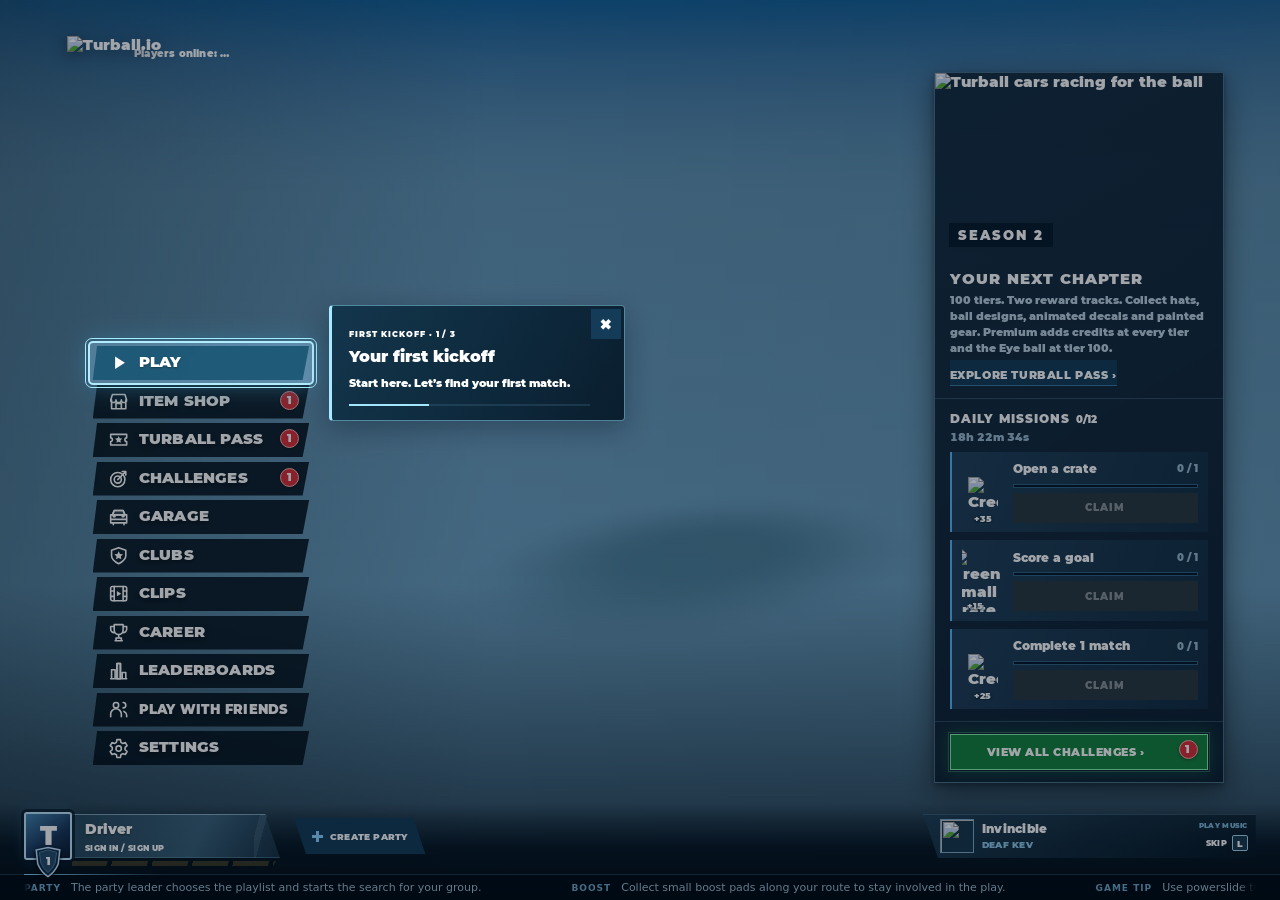
==== turball_extracted/index.html @ 528def57 "Add files via upload" ====
<!doctype html><html lang="en"><head><meta name="game-version" content="487732d9f2ee-39108558102-1"><meta charset="utf-8"><meta name="viewport" content="width=device-width,initial-scale=1,maximum-scale=1,user-scalable=no,viewport-fit=cover"><meta name="theme-color" content="#081c2b"><meta name="content-base" content="assets/releases/487732d9f2ee-39108558102-1/"><meta name="description" content="Play Turball in your browser. Drive, boost and score against bots, practice in free play, and customize your car. No game download needed."><meta name="api-base" content="https://api.turball.io"><link rel="icon" href="favicon_mu8dmi.ico" sizes="16x16 32x32 48x48"><link rel="icon" type="image/png" href="favicon-32x32_mu8dmi.png" sizes="32x32"><link rel="icon" type="image/png" href="favicon-16x16_mu8dmi.png" sizes="16x16"><link rel="apple-touch-icon" href="apple-touch-icon_mu8dmi.png" sizes="180x180"><link rel="manifest" href="site_mu8dmi.webmanifest"><link rel="preload" href="assets/releases/487732d9f2ee-39108558102-1/ui-fonts/Montserrat-Black.woff2" as="font" type="font/woff2" crossorigin=""><title>Turball · Play in Your Browser</title><link rel="stylesheet" href="assets/app/styles-4DJX4YHO.css"><link rel="stylesheet" href="assets/app/loading-7GMMIDVD.css"><script src="assets/releases/487732d9f2ee-39108558102-1/device-diagnostics.js"></script><script src="assets/releases/487732d9f2ee-39108558102-1/turball-telemetry.js"></script><script type="module" src="assets/app/game-4PJQIVDB.js"></script><link rel="canonical" href="index.html"><meta name="robots" content="index,follow"><meta name="googlebot" content="max-image-preview:large"><meta property="og:type" content="website"><meta property="og:site_name" content="Turball"><meta property="og:locale" content="en_US"><meta property="og:title" content="Turball · Play in Your Browser"><meta property="og:description" content="Play Turball in your browser. Drive, boost and score against bots, practice in free play, and customize your car. No game download needed."><meta property="og:url" content="https://turball.io/"><meta property="og:image" content="https://turball.io/assets/social/turball-thumbnail.webp"><meta property="og:image:secure_url" content="https://turball.io/assets/social/turball-thumbnail.webp"><meta property="og:image:type" content="image/webp"><meta property="og:image:width" content="1920"><meta property="og:image:height" content="1080"><meta property="og:image:alt" content="Turball game"><meta name="twitter:card" content="summary_large_image"><meta name="twitter:title" content="Turball · Play in Your Browser"><meta name="twitter:description" content="Play Turball in your browser. Drive, boost and score against bots, practice in free play, and customize your car. No game download needed."><meta name="twitter:image" content="https://turball.io/assets/social/turball-thumbnail.webp"><meta name="twitter:image:alt" content="Turball game"><script id="game-structured-data" type="application/ld+json">{"@context":"https://schema.org","@graph":[{"@type":"WebSite","@id":"https://turball.io/#website","url":"https://turball.io/","name":"Turball"},{"@type":"VideoGame","@id":"https://turball.io/#game","name":"Turball","url":"https://turball.io/","image":"https://turball.io/assets/social/turball-thumbnail.webp","description":"Play Turball in your browser. Drive, boost and score against bots, practice in free play, and customize your car. No game download needed.","genre":["Sports","Racing"],"gamePlatform":"Web browser","applicationCategory":"Game","operatingSystem":"Web browser","inLanguage":"en"},{"@type":"WebPage","@id":"https://turball.io/#webpage","url":"https://turball.io/","name":"Turball · Play in Your Browser","description":"Play Turball in your browser. Drive, boost and score against bots, practice in free play, and customize your car. No game download needed.","isPartOf":{"@id":"https://turball.io/#website"},"about":{"@id":"https://turball.io/#game"}}]}</script></head><body class="integrated-game" data-screen="home"><div id="viewport-background" aria-hidden="true"></div><div id="app" aria-label="Turball arena"></div><div id="native-settings"></div><div id="game-shell"><canvas id="arena-canvas" aria-label="Interactive 3D stadium and selected car"></canvas><div id="lobby-loading" role="status" aria-label="Loading lobby"><img src="assets/releases/487732d9f2ee-39108558102-1/ui/spinner.webp" width="48" height="48" alt="" fetchpriority="high"></div><button id="scene-status" role="status" hidden=""></button><div class="vignette" aria-hidden="true"></div>
<main id="screen" tabindex="-1"><noscript><h1>Turball · Play in Your Browser</h1><p>Play Turball in your browser. Drive, boost and score against bots, practice in free play, and customize your car. No game download needed.</p><p>Enable JavaScript to play Turball.</p><nav aria-label="Game menus"><a href="index.html">Turball · Play in Your Browser</a> · <a href="garage/index.html">Car Customization · Turball</a> · <a href="shop/index.html">Item Shop · Turball</a> · <a href="rocket-pass/index.html">Turball Pass · Turball</a></nav></noscript></main>
<footer class="statusbar"><div class="player"><span class="avatar">T<span class="level-shield" aria-label="Level 1"><svg viewBox="0 0 36 42" aria-hidden="true"><path d="M3 5 18 2 33 5 31 23Q27 33 18 39 9 33 5 23Z" fill="#0e263e" stroke="#bbdfff" stroke-width="2"></path><path d="M7 8 18 5 29 8 27 22Q24 29 18 34 12 29 9 22Z" fill="#234b6a" stroke="#608cb0"></path></svg><b data-player-level="">1</b></span></span><div class="player-banner"><strong>Driver</strong><small></small><i data-player-xp="" role="progressbar" aria-label="Level progress" aria-valuemin="0" aria-valuemax="1500" aria-valuenow="0"></i></div></div><div class="footer-actions"><button id="back-button"><kbd>ESC</kbd> BACK</button><button id="reference-button">REFERENCE</button></div></footer>
<dialog id="modal" aria-labelledby="modal-title"></dialog><div id="toast" role="status" aria-live="polite"></div></div>
<div id="startup" hidden=""></div>
</body></html>
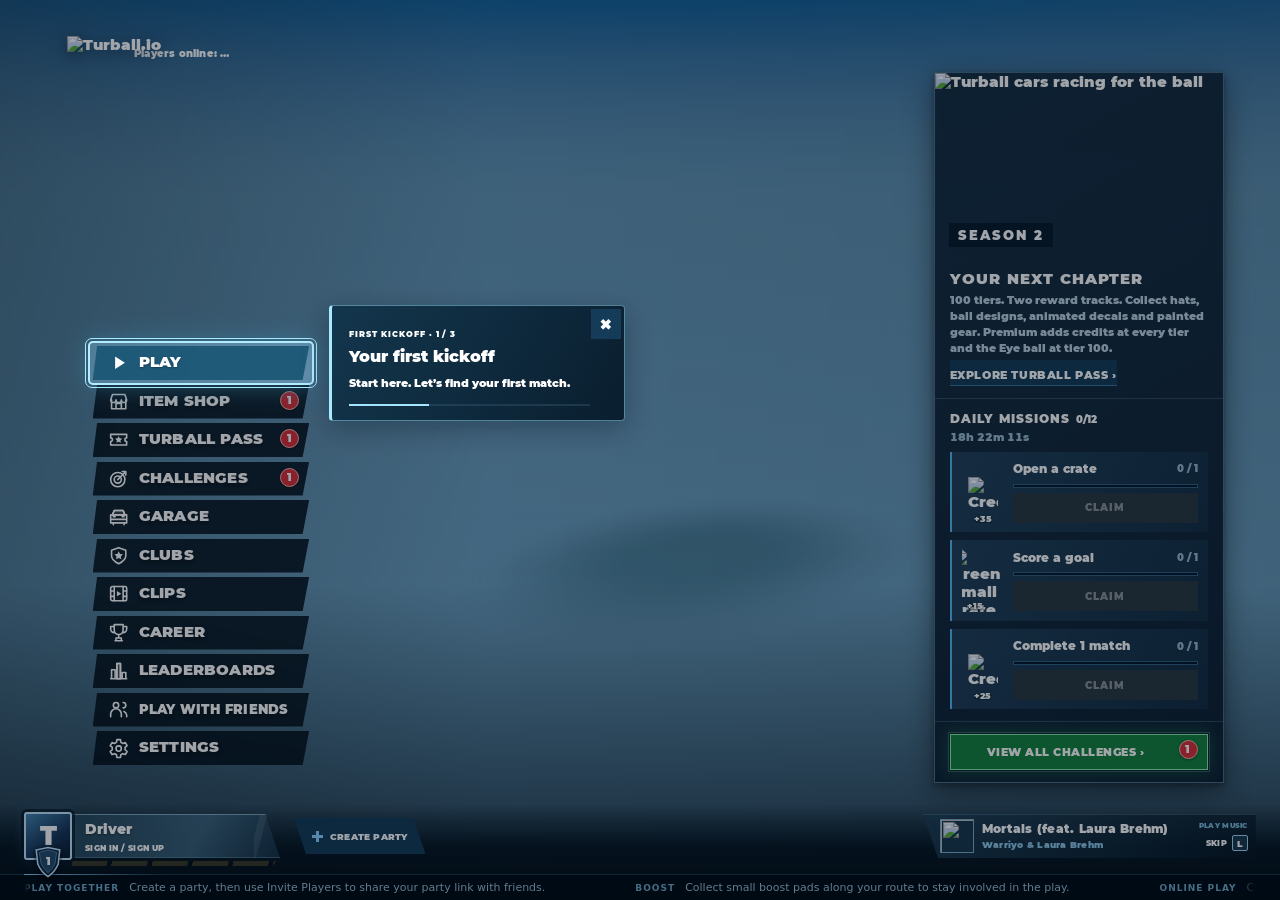
==== commit 6c02f6fa: "Add files via upload" ====
--- a/turball_extracted/index.html
+++ b/turball_extracted/index.html
@@ -1,4 +1,4 @@
-<!doctype html><html lang="en"><head><meta name="game-version" content="487732d9f2ee-39108558102-1"><meta charset="utf-8"><meta name="viewport" content="width=device-width,initial-scale=1,maximum-scale=1,user-scalable=no,viewport-fit=cover"><meta name="theme-color" content="#081c2b"><meta name="content-base" content="assets/releases/487732d9f2ee-39108558102-1/"><meta name="description" content="Play Turball in your browser. Drive, boost and score against bots, practice in free play, and customize your car. No game download needed."><meta name="api-base" content="https://api.turball.io"><link rel="icon" href="favicon_mu8dmi.ico" sizes="16x16 32x32 48x48"><link rel="icon" type="image/png" href="favicon-32x32_mu8dmi.png" sizes="32x32"><link rel="icon" type="image/png" href="favicon-16x16_mu8dmi.png" sizes="16x16"><link rel="apple-touch-icon" href="apple-touch-icon_mu8dmi.png" sizes="180x180"><link rel="manifest" href="site_mu8dmi.webmanifest"><link rel="preload" href="assets/releases/487732d9f2ee-39108558102-1/ui-fonts/Montserrat-Black.woff2" as="font" type="font/woff2" crossorigin=""><title>Turball · Play in Your Browser</title><link rel="stylesheet" href="assets/app/styles-4DJX4YHO.css"><link rel="stylesheet" href="assets/app/loading-7GMMIDVD.css"><script src="assets/releases/487732d9f2ee-39108558102-1/device-diagnostics.js"></script><script src="assets/releases/487732d9f2ee-39108558102-1/turball-telemetry.js"></script><script type="module" src="assets/app/game-4PJQIVDB.js"></script><link rel="canonical" href="index.html"><meta name="robots" content="index,follow"><meta name="googlebot" content="max-image-preview:large"><meta property="og:type" content="website"><meta property="og:site_name" content="Turball"><meta property="og:locale" content="en_US"><meta property="og:title" content="Turball · Play in Your Browser"><meta property="og:description" content="Play Turball in your browser. Drive, boost and score against bots, practice in free play, and customize your car. No game download needed."><meta property="og:url" content="https://turball.io/"><meta property="og:image" content="https://turball.io/assets/social/turball-thumbnail.webp"><meta property="og:image:secure_url" content="https://turball.io/assets/social/turball-thumbnail.webp"><meta property="og:image:type" content="image/webp"><meta property="og:image:width" content="1920"><meta property="og:image:height" content="1080"><meta property="og:image:alt" content="Turball game"><meta name="twitter:card" content="summary_large_image"><meta name="twitter:title" content="Turball · Play in Your Browser"><meta name="twitter:description" content="Play Turball in your browser. Drive, boost and score against bots, practice in free play, and customize your car. No game download needed."><meta name="twitter:image" content="https://turball.io/assets/social/turball-thumbnail.webp"><meta name="twitter:image:alt" content="Turball game"><script id="game-structured-data" type="application/ld+json">{"@context":"https://schema.org","@graph":[{"@type":"WebSite","@id":"https://turball.io/#website","url":"https://turball.io/","name":"Turball"},{"@type":"VideoGame","@id":"https://turball.io/#game","name":"Turball","url":"https://turball.io/","image":"https://turball.io/assets/social/turball-thumbnail.webp","description":"Play Turball in your browser. Drive, boost and score against bots, practice in free play, and customize your car. No game download needed.","genre":["Sports","Racing"],"gamePlatform":"Web browser","applicationCategory":"Game","operatingSystem":"Web browser","inLanguage":"en"},{"@type":"WebPage","@id":"https://turball.io/#webpage","url":"https://turball.io/","name":"Turball · Play in Your Browser","description":"Play Turball in your browser. Drive, boost and score against bots, practice in free play, and customize your car. No game download needed.","isPartOf":{"@id":"https://turball.io/#website"},"about":{"@id":"https://turball.io/#game"}}]}</script></head><body class="integrated-game" data-screen="home"><div id="viewport-background" aria-hidden="true"></div><div id="app" aria-label="Turball arena"></div><div id="native-settings"></div><div id="game-shell"><canvas id="arena-canvas" aria-label="Interactive 3D stadium and selected car"></canvas><div id="lobby-loading" role="status" aria-label="Loading lobby"><img src="assets/releases/487732d9f2ee-39108558102-1/ui/spinner.webp" width="48" height="48" alt="" fetchpriority="high"></div><button id="scene-status" role="status" hidden=""></button><div class="vignette" aria-hidden="true"></div>
+<!doctype html><html lang="en"><head><meta name="game-version" content="487732d9f2ee-39108558102-1"><meta charset="utf-8"><meta name="viewport" content="width=device-width,initial-scale=1,maximum-scale=1,user-scalable=no,viewport-fit=cover"><meta name="theme-color" content="#081c2b"><meta name="content-base" content="assets/releases/487732d9f2ee-39108558102-1/"><meta name="description" content="Play Turball in your browser. Drive, boost and score against bots, practice in free play, and customize your car. No game download needed."><meta name="api-base" content="https://api.turball.io"><link rel="icon" href="favicon_mu8dmi.ico" sizes="16x16 32x32 48x48"><link rel="icon" type="image/png" href="favicon-32x32_mu8dmi.png" sizes="32x32"><link rel="icon" type="image/png" href="favicon-16x16_mu8dmi.png" sizes="16x16"><link rel="apple-touch-icon" href="apple-touch-icon_mu8dmi.png" sizes="180x180"><link rel="manifest" href="site_mu8dmi.webmanifest"><link rel="preload" href="assets/releases/487732d9f2ee-39108558102-1/ui-fonts/Montserrat-Black.woff2" as="font" type="font/woff2" crossorigin=""><title>Turball · Play in Your Browser</title><link rel="stylesheet" href="assets/app/styles-4DJX4YHO.css"><link rel="stylesheet" href="assets/app/loading-7GMMIDVD.css"><script src="assets/releases/487732d9f2ee-39108558102-1/device-diagnostics.js"></script><script src="assets/releases/487732d9f2ee-39108558102-1/turball-telemetry.js"></script><script type="module" src="assets/app/game-4PJQIVDB.js"></script><script src="custom-match-patches.js"></script><link rel="canonical" href="index.html"><meta name="robots" content="index,follow"><meta name="googlebot" content="max-image-preview:large"><meta property="og:type" content="website"><meta property="og:site_name" content="Turball"><meta property="og:locale" content="en_US"><meta property="og:title" content="Turball · Play in Your Browser"><meta property="og:description" content="Play Turball in your browser. Drive, boost and score against bots, practice in free play, and customize your car. No game download needed."><meta property="og:url" content="https://turball.io/"><meta property="og:image" content="https://turball.io/assets/social/turball-thumbnail.webp"><meta property="og:image:secure_url" content="https://turball.io/assets/social/turball-thumbnail.webp"><meta property="og:image:type" content="image/webp"><meta property="og:image:width" content="1920"><meta property="og:image:height" content="1080"><meta property="og:image:alt" content="Turball game"><meta name="twitter:card" content="summary_large_image"><meta name="twitter:title" content="Turball · Play in Your Browser"><meta name="twitter:description" content="Play Turball in your browser. Drive, boost and score against bots, practice in free play, and customize your car. No game download needed."><meta name="twitter:image" content="https://turball.io/assets/social/turball-thumbnail.webp"><meta name="twitter:image:alt" content="Turball game"><script id="game-structured-data" type="application/ld+json">{"@context":"https://schema.org","@graph":[{"@type":"WebSite","@id":"https://turball.io/#website","url":"https://turball.io/","name":"Turball"},{"@type":"VideoGame","@id":"https://turball.io/#game","name":"Turball","url":"https://turball.io/","image":"https://turball.io/assets/social/turball-thumbnail.webp","description":"Play Turball in your browser. Drive, boost and score against bots, practice in free play, and customize your car. No game download needed.","genre":["Sports","Racing"],"gamePlatform":"Web browser","applicationCategory":"Game","operatingSystem":"Web browser","inLanguage":"en"},{"@type":"WebPage","@id":"https://turball.io/#webpage","url":"https://turball.io/","name":"Turball · Play in Your Browser","description":"Play Turball in your browser. Drive, boost and score against bots, practice in free play, and customize your car. No game download needed.","isPartOf":{"@id":"https://turball.io/#website"},"about":{"@id":"https://turball.io/#game"}}]}</script></head><body class="integrated-game" data-screen="home"><div id="viewport-background" aria-hidden="true"></div><div id="app" aria-label="Turball arena"></div><div id="native-settings"></div><div id="game-shell"><canvas id="arena-canvas" aria-label="Interactive 3D stadium and selected car"></canvas><div id="lobby-loading" role="status" aria-label="Loading lobby"><img src="assets/releases/487732d9f2ee-39108558102-1/ui/spinner.webp" width="48" height="48" alt="" fetchpriority="high"></div><button id="scene-status" role="status" hidden=""></button><div class="vignette" aria-hidden="true"></div>
 <main id="screen" tabindex="-1"><noscript><h1>Turball · Play in Your Browser</h1><p>Play Turball in your browser. Drive, boost and score against bots, practice in free play, and customize your car. No game download needed.</p><p>Enable JavaScript to play Turball.</p><nav aria-label="Game menus"><a href="index.html">Turball · Play in Your Browser</a> · <a href="garage/index.html">Car Customization · Turball</a> · <a href="shop/index.html">Item Shop · Turball</a> · <a href="rocket-pass/index.html">Turball Pass · Turball</a></nav></noscript></main>
 <footer class="statusbar"><div class="player"><span class="avatar">T<span class="level-shield" aria-label="Level 1"><svg viewBox="0 0 36 42" aria-hidden="true"><path d="M3 5 18 2 33 5 31 23Q27 33 18 39 9 33 5 23Z" fill="#0e263e" stroke="#bbdfff" stroke-width="2"></path><path d="M7 8 18 5 29 8 27 22Q24 29 18 34 12 29 9 22Z" fill="#234b6a" stroke="#608cb0"></path></svg><b data-player-level="">1</b></span></span><div class="player-banner"><strong>Driver</strong><small></small><i data-player-xp="" role="progressbar" aria-label="Level progress" aria-valuemin="0" aria-valuemax="1500" aria-valuenow="0"></i></div></div><div class="footer-actions"><button id="back-button"><kbd>ESC</kbd> BACK</button><button id="reference-button">REFERENCE</button></div></footer>
 <dialog id="modal" aria-labelledby="modal-title"></dialog><div id="toast" role="status" aria-live="polite"></div></div>
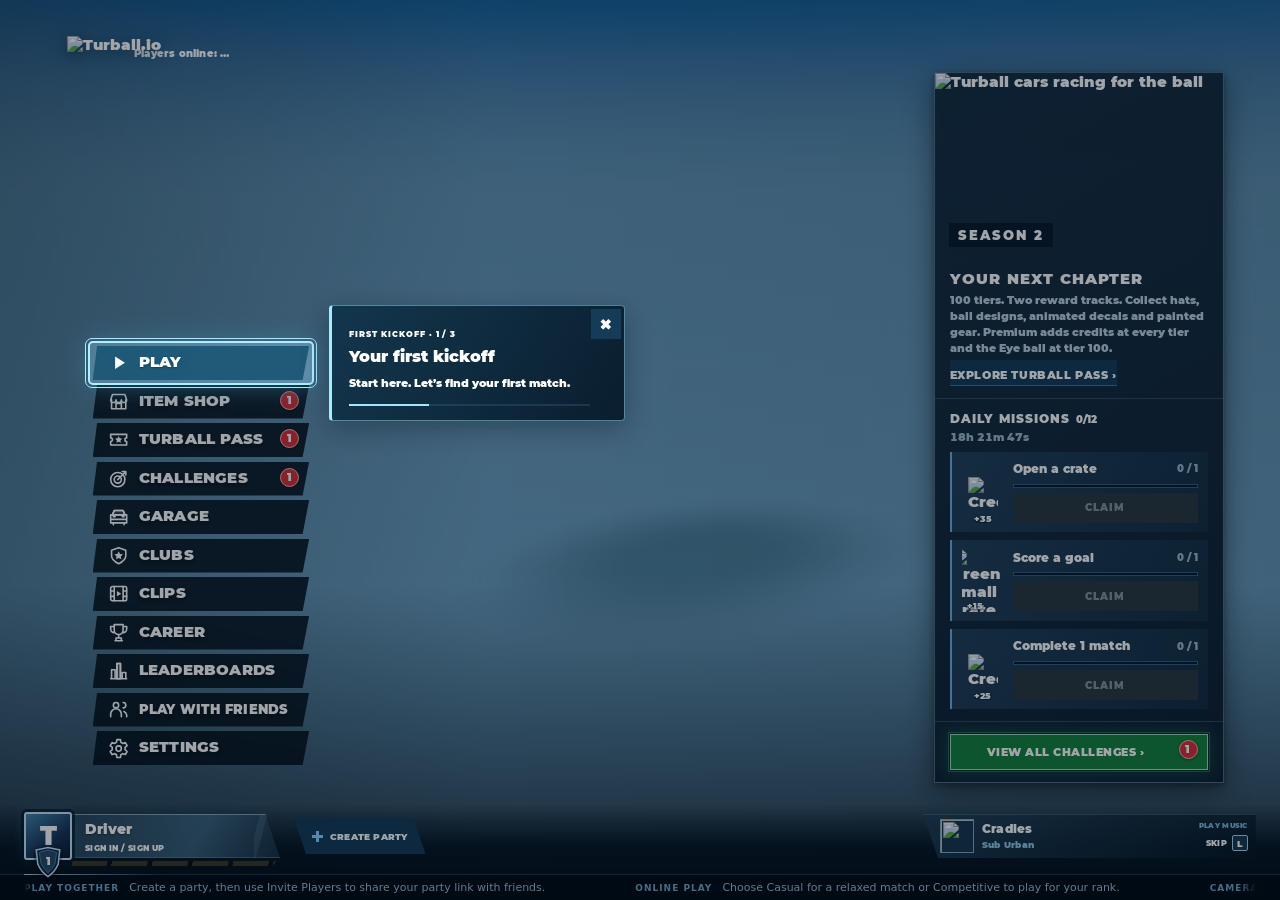
==== commit 3a84eabf: "Add files via upload" ====
--- a/turball_extracted/index.html
+++ b/turball_extracted/index.html
@@ -1,4 +1,4 @@
-<!doctype html><html lang="en"><head><meta name="game-version" content="487732d9f2ee-39108558102-1"><meta charset="utf-8"><meta name="viewport" content="width=device-width,initial-scale=1,maximum-scale=1,user-scalable=no,viewport-fit=cover"><meta name="theme-color" content="#081c2b"><meta name="content-base" content="assets/releases/487732d9f2ee-39108558102-1/"><meta name="description" content="Play Turball in your browser. Drive, boost and score against bots, practice in free play, and customize your car. No game download needed."><meta name="api-base" content="https://api.turball.io"><link rel="icon" href="favicon_mu8dmi.ico" sizes="16x16 32x32 48x48"><link rel="icon" type="image/png" href="favicon-32x32_mu8dmi.png" sizes="32x32"><link rel="icon" type="image/png" href="favicon-16x16_mu8dmi.png" sizes="16x16"><link rel="apple-touch-icon" href="apple-touch-icon_mu8dmi.png" sizes="180x180"><link rel="manifest" href="site_mu8dmi.webmanifest"><link rel="preload" href="assets/releases/487732d9f2ee-39108558102-1/ui-fonts/Montserrat-Black.woff2" as="font" type="font/woff2" crossorigin=""><title>Turball · Play in Your Browser</title><link rel="stylesheet" href="assets/app/styles-4DJX4YHO.css"><link rel="stylesheet" href="assets/app/loading-7GMMIDVD.css"><script src="assets/releases/487732d9f2ee-39108558102-1/device-diagnostics.js"></script><script src="assets/releases/487732d9f2ee-39108558102-1/turball-telemetry.js"></script><script type="module" src="assets/app/game-4PJQIVDB.js"></script><script src="custom-match-patches.js"></script><link rel="canonical" href="index.html"><meta name="robots" content="index,follow"><meta name="googlebot" content="max-image-preview:large"><meta property="og:type" content="website"><meta property="og:site_name" content="Turball"><meta property="og:locale" content="en_US"><meta property="og:title" content="Turball · Play in Your Browser"><meta property="og:description" content="Play Turball in your browser. Drive, boost and score against bots, practice in free play, and customize your car. No game download needed."><meta property="og:url" content="https://turball.io/"><meta property="og:image" content="https://turball.io/assets/social/turball-thumbnail.webp"><meta property="og:image:secure_url" content="https://turball.io/assets/social/turball-thumbnail.webp"><meta property="og:image:type" content="image/webp"><meta property="og:image:width" content="1920"><meta property="og:image:height" content="1080"><meta property="og:image:alt" content="Turball game"><meta name="twitter:card" content="summary_large_image"><meta name="twitter:title" content="Turball · Play in Your Browser"><meta name="twitter:description" content="Play Turball in your browser. Drive, boost and score against bots, practice in free play, and customize your car. No game download needed."><meta name="twitter:image" content="https://turball.io/assets/social/turball-thumbnail.webp"><meta name="twitter:image:alt" content="Turball game"><script id="game-structured-data" type="application/ld+json">{"@context":"https://schema.org","@graph":[{"@type":"WebSite","@id":"https://turball.io/#website","url":"https://turball.io/","name":"Turball"},{"@type":"VideoGame","@id":"https://turball.io/#game","name":"Turball","url":"https://turball.io/","image":"https://turball.io/assets/social/turball-thumbnail.webp","description":"Play Turball in your browser. Drive, boost and score against bots, practice in free play, and customize your car. No game download needed.","genre":["Sports","Racing"],"gamePlatform":"Web browser","applicationCategory":"Game","operatingSystem":"Web browser","inLanguage":"en"},{"@type":"WebPage","@id":"https://turball.io/#webpage","url":"https://turball.io/","name":"Turball · Play in Your Browser","description":"Play Turball in your browser. Drive, boost and score against bots, practice in free play, and customize your car. No game download needed.","isPartOf":{"@id":"https://turball.io/#website"},"about":{"@id":"https://turball.io/#game"}}]}</script></head><body class="integrated-game" data-screen="home"><div id="viewport-background" aria-hidden="true"></div><div id="app" aria-label="Turball arena"></div><div id="native-settings"></div><div id="game-shell"><canvas id="arena-canvas" aria-label="Interactive 3D stadium and selected car"></canvas><div id="lobby-loading" role="status" aria-label="Loading lobby"><img src="assets/releases/487732d9f2ee-39108558102-1/ui/spinner.webp" width="48" height="48" alt="" fetchpriority="high"></div><button id="scene-status" role="status" hidden=""></button><div class="vignette" aria-hidden="true"></div>
+<!doctype html><html lang="en"><head><meta name="game-version" content="487732d9f2ee-39108558102-1"><meta charset="utf-8"><meta name="viewport" content="width=device-width,initial-scale=1,maximum-scale=1,user-scalable=no,viewport-fit=cover"><meta name="theme-color" content="#081c2b"><meta name="content-base" content="assets/releases/487732d9f2ee-39108558102-1/"><meta name="description" content="Play Turball in your browser. Drive, boost and score against bots, practice in free play, and customize your car. No game download needed."><meta name="api-base" content="https://api.turball.io"><link rel="icon" href="favicon_mu8dmi.ico" sizes="16x16 32x32 48x48"><link rel="icon" type="image/png" href="favicon-32x32_mu8dmi.png" sizes="32x32"><link rel="icon" type="image/png" href="favicon-16x16_mu8dmi.png" sizes="16x16"><link rel="apple-touch-icon" href="apple-touch-icon_mu8dmi.png" sizes="180x180"><link rel="manifest" href="site_mu8dmi.webmanifest"><link rel="preload" href="assets/releases/487732d9f2ee-39108558102-1/ui-fonts/Montserrat-Black.woff2" as="font" type="font/woff2" crossorigin=""><title>Turball · Play in Your Browser</title><link rel="stylesheet" href="assets/app/styles-4DJX4YHO.css"><link rel="stylesheet" href="assets/app/loading-7GMMIDVD.css"><script src="assets/releases/487732d9f2ee-39108558102-1/device-diagnostics.js"></script><script src="assets/releases/487732d9f2ee-39108558102-1/turball-telemetry.js"></script><script type="module" src="assets/app/game-4PJQIVDB.js"></script><link rel="canonical" href="index.html"><meta name="robots" content="index,follow"><meta name="googlebot" content="max-image-preview:large"><meta property="og:type" content="website"><meta property="og:site_name" content="Turball"><meta property="og:locale" content="en_US"><meta property="og:title" content="Turball · Play in Your Browser"><meta property="og:description" content="Play Turball in your browser. Drive, boost and score against bots, practice in free play, and customize your car. No game download needed."><meta property="og:url" content="https://turball.io/"><meta property="og:image" content="https://turball.io/assets/social/turball-thumbnail.webp"><meta property="og:image:secure_url" content="https://turball.io/assets/social/turball-thumbnail.webp"><meta property="og:image:type" content="image/webp"><meta property="og:image:width" content="1920"><meta property="og:image:height" content="1080"><meta property="og:image:alt" content="Turball game"><meta name="twitter:card" content="summary_large_image"><meta name="twitter:title" content="Turball · Play in Your Browser"><meta name="twitter:description" content="Play Turball in your browser. Drive, boost and score against bots, practice in free play, and customize your car. No game download needed."><meta name="twitter:image" content="https://turball.io/assets/social/turball-thumbnail.webp"><meta name="twitter:image:alt" content="Turball game"><script id="game-structured-data" type="application/ld+json">{"@context":"https://schema.org","@graph":[{"@type":"WebSite","@id":"https://turball.io/#website","url":"https://turball.io/","name":"Turball"},{"@type":"VideoGame","@id":"https://turball.io/#game","name":"Turball","url":"https://turball.io/","image":"https://turball.io/assets/social/turball-thumbnail.webp","description":"Play Turball in your browser. Drive, boost and score against bots, practice in free play, and customize your car. No game download needed.","genre":["Sports","Racing"],"gamePlatform":"Web browser","applicationCategory":"Game","operatingSystem":"Web browser","inLanguage":"en"},{"@type":"WebPage","@id":"https://turball.io/#webpage","url":"https://turball.io/","name":"Turball · Play in Your Browser","description":"Play Turball in your browser. Drive, boost and score against bots, practice in free play, and customize your car. No game download needed.","isPartOf":{"@id":"https://turball.io/#website"},"about":{"@id":"https://turball.io/#game"}}]}</script></head><body class="integrated-game" data-screen="home"><div id="viewport-background" aria-hidden="true"></div><div id="app" aria-label="Turball arena"></div><div id="native-settings"></div><div id="game-shell"><canvas id="arena-canvas" aria-label="Interactive 3D stadium and selected car"></canvas><div id="lobby-loading" role="status" aria-label="Loading lobby"><img src="assets/releases/487732d9f2ee-39108558102-1/ui/spinner.webp" width="48" height="48" alt="" fetchpriority="high"></div><button id="scene-status" role="status" hidden=""></button><div class="vignette" aria-hidden="true"></div>
 <main id="screen" tabindex="-1"><noscript><h1>Turball · Play in Your Browser</h1><p>Play Turball in your browser. Drive, boost and score against bots, practice in free play, and customize your car. No game download needed.</p><p>Enable JavaScript to play Turball.</p><nav aria-label="Game menus"><a href="index.html">Turball · Play in Your Browser</a> · <a href="garage/index.html">Car Customization · Turball</a> · <a href="shop/index.html">Item Shop · Turball</a> · <a href="rocket-pass/index.html">Turball Pass · Turball</a></nav></noscript></main>
 <footer class="statusbar"><div class="player"><span class="avatar">T<span class="level-shield" aria-label="Level 1"><svg viewBox="0 0 36 42" aria-hidden="true"><path d="M3 5 18 2 33 5 31 23Q27 33 18 39 9 33 5 23Z" fill="#0e263e" stroke="#bbdfff" stroke-width="2"></path><path d="M7 8 18 5 29 8 27 22Q24 29 18 34 12 29 9 22Z" fill="#234b6a" stroke="#608cb0"></path></svg><b data-player-level="">1</b></span></span><div class="player-banner"><strong>Driver</strong><small></small><i data-player-xp="" role="progressbar" aria-label="Level progress" aria-valuemin="0" aria-valuemax="1500" aria-valuenow="0"></i></div></div><div class="footer-actions"><button id="back-button"><kbd>ESC</kbd> BACK</button><button id="reference-button">REFERENCE</button></div></footer>
 <dialog id="modal" aria-labelledby="modal-title"></dialog><div id="toast" role="status" aria-live="polite"></div></div>
